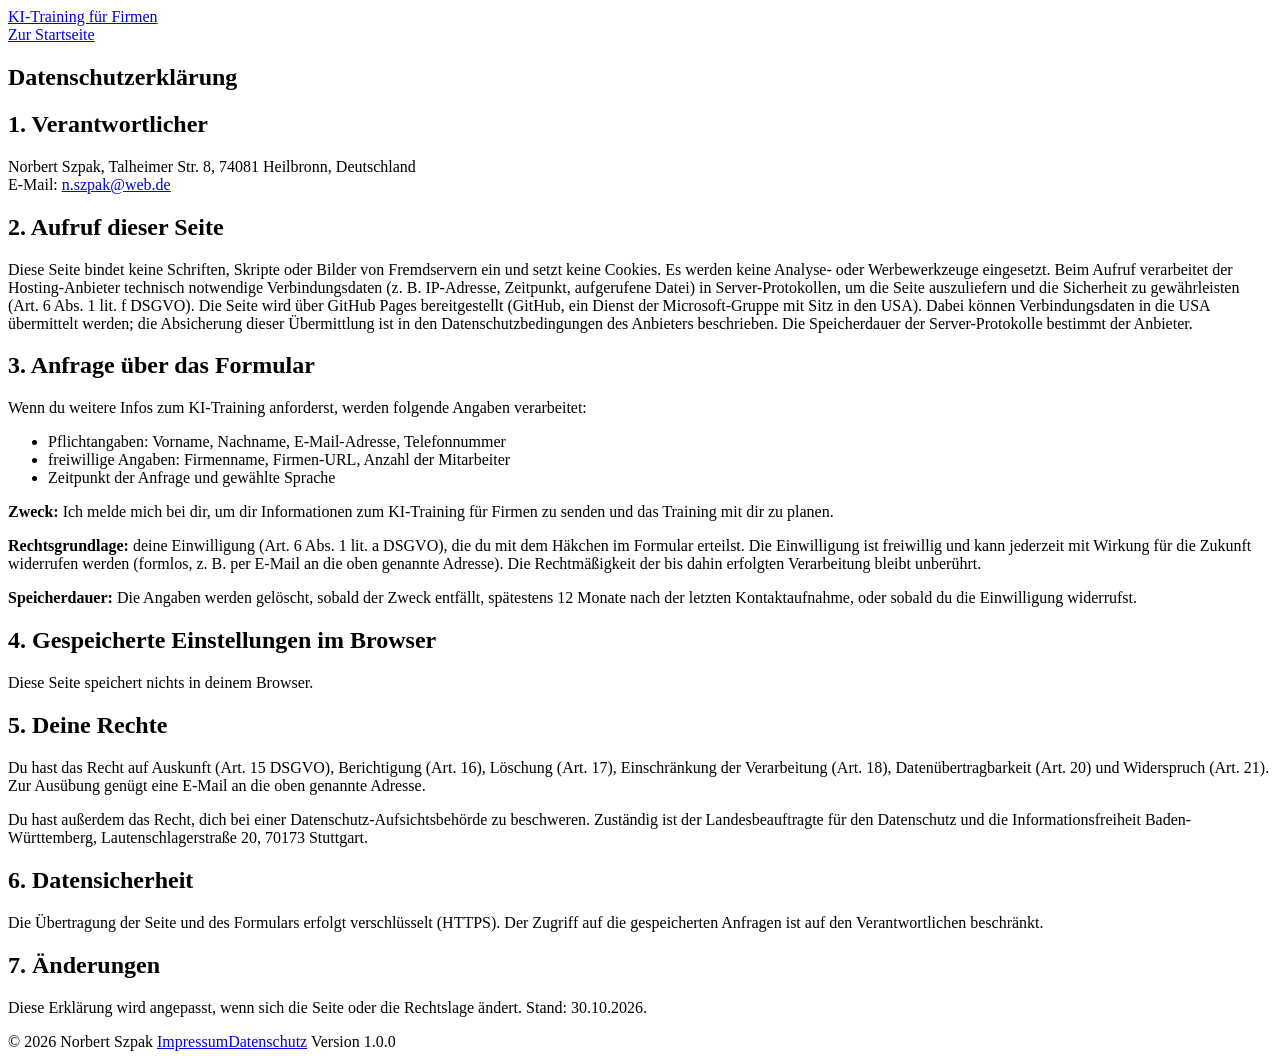
==== datenschutz.html @ 643c24dd "Add files via upload" ====
<!DOCTYPE html>
<html lang="de">
<head>
<meta charset="utf-8">
<meta name="viewport" content="width=device-width, initial-scale=1">
<meta name="app-version" content="1.0.0">
<meta name="robots" content="noindex">
<title>Datenschutzerklärung – KI-Training für Firmen</title>
<link rel="stylesheet" href="js_img_css/bootstrap.min.css">
<link rel="stylesheet" href="js_img_css/bootstrap-icons.min.css">
<link rel="stylesheet" href="js_img_css/custom.css">
</head>
<body>
<header class="kt-header">
  <div class="kt-wrap kt-bar">
    <a class="kt-brand" href="ki-training.html"><i class="bi bi-cpu" aria-hidden="true"></i><span>KI-Training für Firmen</span></a>
    <nav class="kt-nav" aria-label="Hauptnavigation"><a class="kt-nav-cta" href="ki-training.html">Zur Startseite</a></nav>
  </div>
</header>

<main class="kt-main">
<div class="kt-wrap">
  <article class="kt-card kt-recht">
    <h1>Datenschutzerklärung</h1>
    <h2>1. Verantwortlicher</h2>
    <p>Norbert Szpak, Talheimer Str. 8, 74081 Heilbronn, Deutschland<br>E-Mail: <a href="mailto:n.szpak@web.de">n.szpak@web.de</a></p>

    <h2>2. Aufruf dieser Seite</h2>
    <p>Diese Seite bindet keine Schriften, Skripte oder Bilder von Fremdservern ein und setzt keine Cookies. Es werden keine Analyse- oder Werbewerkzeuge eingesetzt. Beim Aufruf verarbeitet der Hosting-Anbieter technisch notwendige Verbindungsdaten (z. B. IP-Adresse, Zeitpunkt, aufgerufene Datei) in Server-Protokollen, um die Seite auszuliefern und die Sicherheit zu gewährleisten (Art. 6 Abs. 1 lit. f DSGVO). Die Seite wird über GitHub Pages bereitgestellt (GitHub, ein Dienst der Microsoft-Gruppe mit Sitz in den USA). Dabei können Verbindungsdaten in die USA übermittelt werden; die Absicherung dieser Übermittlung ist in den Datenschutzbedingungen des Anbieters beschrieben. Die Speicherdauer der Server-Protokolle bestimmt der Anbieter.</p>

    <h2>3. Anfrage über das Formular</h2>
    <p>Wenn du weitere Infos zum KI-Training anforderst, werden folgende Angaben verarbeitet:</p>
    <ul>
      <li>Pflichtangaben: Vorname, Nachname, E-Mail-Adresse, Telefonnummer</li>
      <li>freiwillige Angaben: Firmenname, Firmen-URL, Anzahl der Mitarbeiter</li>
      <li>Zeitpunkt der Anfrage und gewählte Sprache</li>
    </ul>
    <p><strong>Zweck:</strong> Ich melde mich bei dir, um dir Informationen zum KI-Training für Firmen zu senden und das Training mit dir zu planen.</p>
    <p><strong>Rechtsgrundlage:</strong> deine Einwilligung (Art. 6 Abs. 1 lit. a DSGVO), die du mit dem Häkchen im Formular erteilst. Die Einwilligung ist freiwillig und kann jederzeit mit Wirkung für die Zukunft widerrufen werden (formlos, z. B. per E-Mail an die oben genannte Adresse). Die Rechtmäßigkeit der bis dahin erfolgten Verarbeitung bleibt unberührt.</p>
    <p><strong>Speicherdauer:</strong> Die Angaben werden gelöscht, sobald der Zweck entfällt, spätestens 12 Monate nach der letzten Kontaktaufnahme, oder sobald du die Einwilligung widerrufst.</p>

    <h2>4. Gespeicherte Einstellungen im Browser</h2>
    <p>Diese Seite speichert nichts in deinem Browser.</p>

    <h2>5. Deine Rechte</h2>
    <p>Du hast das Recht auf Auskunft (Art. 15 DSGVO), Berichtigung (Art. 16), Löschung (Art. 17), Einschränkung der Verarbeitung (Art. 18), Datenübertragbarkeit (Art. 20) und Widerspruch (Art. 21). Zur Ausübung genügt eine E-Mail an die oben genannte Adresse.</p>
    <p>Du hast außerdem das Recht, dich bei einer Datenschutz-Aufsichtsbehörde zu beschweren. Zuständig ist der Landesbeauftragte für den Datenschutz und die Informationsfreiheit Baden-Württemberg, Lautenschlagerstraße 20, 70173 Stuttgart.</p>

    <h2>6. Datensicherheit</h2>
    <p>Die Übertragung der Seite und des Formulars erfolgt verschlüsselt (HTTPS). Der Zugriff auf die gespeicherten Anfragen ist auf den Verantwortlichen beschränkt.</p>

    <h2>7. Änderungen</h2>
    <p>Diese Erklärung wird angepasst, wenn sich die Seite oder die Rechtslage ändert. Stand: 30.10.2026.</p>
  </article>
</div>
</main>

<footer class="kt-footer">
  <div class="kt-wrap">
    <span>&copy; 2026 Norbert Szpak</span>
    <span class="kt-footer-links"><a href="impressum.html">Impressum</a><a href="datenschutz.html">Datenschutz</a></span>
    <span>Version <span data-app-version>1.0.0</span></span>
  </div>
</footer>
</body>
</html>
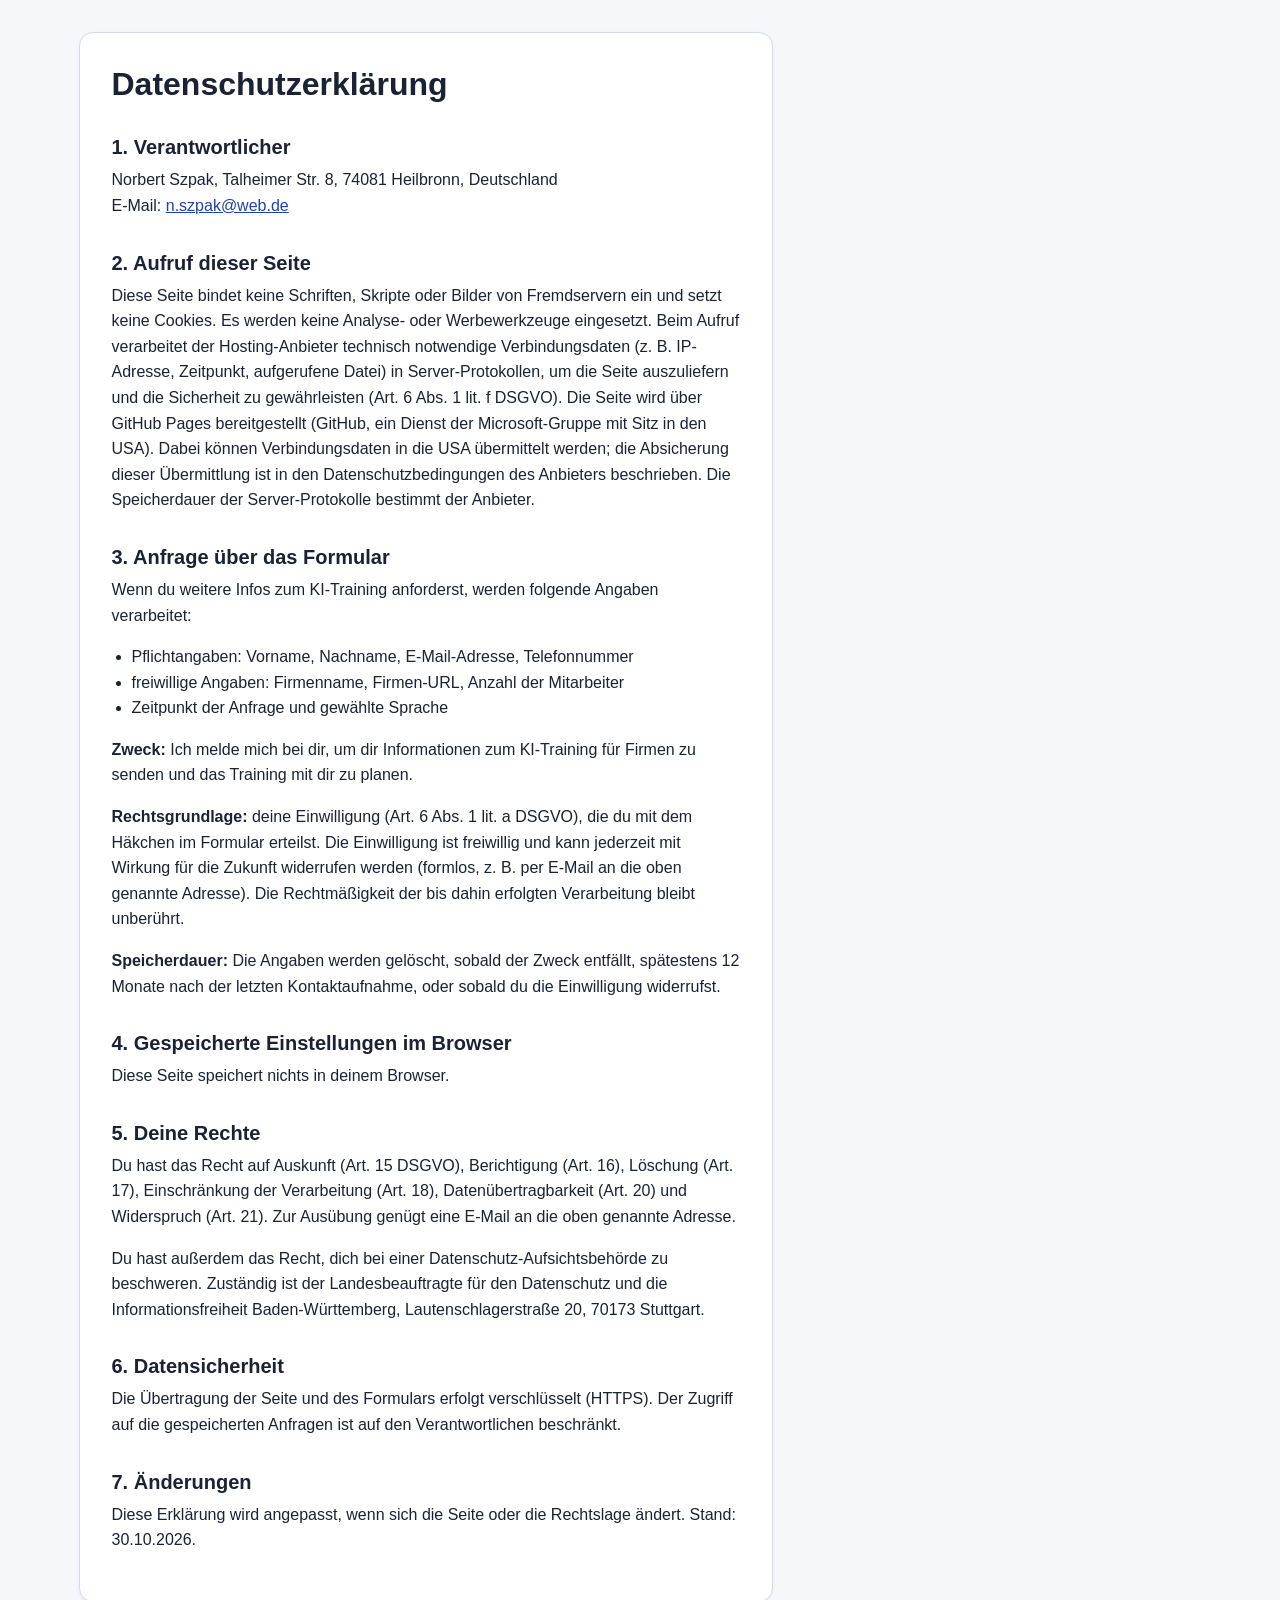
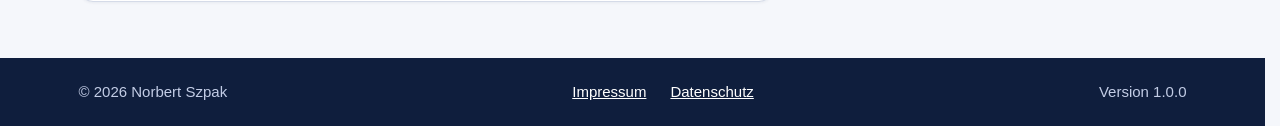
==== commit 8a430df6: "Add files via upload" ====
--- a/datenschutz.html
+++ b/datenschutz.html
@@ -11,13 +11,6 @@
 <link rel="stylesheet" href="js_img_css/custom.css">
 </head>
 <body>
-<header class="kt-header">
-  <div class="kt-wrap kt-bar">
-    <a class="kt-brand" href="ki-training.html"><i class="bi bi-cpu" aria-hidden="true"></i><span>KI-Training für Firmen</span></a>
-    <nav class="kt-nav" aria-label="Hauptnavigation"><a class="kt-nav-cta" href="ki-training.html">Zur Startseite</a></nav>
-  </div>
-</header>
-
 <main class="kt-main">
 <div class="kt-wrap">
   <article class="kt-card kt-recht">
--- a/js_img_css/custom.css
+++ b/js_img_css/custom.css
@@ -0,0 +1,154 @@
+/* KI-Training für Firmen: eigenständiges Projekt, eigene Stilschicht über Bootstrap 5.3.3 (lokal eingebunden, keine Fremdserver). */
+:root {
+  --kt-navy: #0f1e3d;
+  --kt-blau: #2557d6;
+  --kt-blau-dunkel: #1b43ad;
+  --kt-hell: #eaf0ff;
+  --kt-bg: #f5f7fb;
+  --kt-text: #1a2233;
+  --kt-grau: #4a5468;
+  --kt-linie: #d5dbe8;
+  --kt-fehler: #b3261e;
+  --kt-ok: #146c2e;
+}
+html { scroll-behavior: smooth; scrollbar-gutter: stable; scroll-padding-top: 80px; }
+@media (prefers-reduced-motion: reduce) { html { scroll-behavior: auto; } }
+body { margin: 0; background: var(--kt-bg); color: var(--kt-text); font: 400 1rem/1.6 "Noto Sans", "Segoe UI", Arial, sans-serif; display: flex; min-height: 100vh; flex-direction: column; }
+.kt-wrap { width: 100%; max-width: 1140px; margin: 0 auto; padding: 0 16px; }
+.kt-main { flex: 1 0 auto; padding: 32px 0 56px; }
+a { color: var(--kt-blau-dunkel); }
+a:focus-visible, button:focus-visible, input:focus-visible, select:focus-visible { outline: 3px solid var(--kt-blau); outline-offset: 3px; }
+.kt-skip { position: absolute; left: -10000px; top: 8px; z-index: 10; padding: 8px 16px; border-radius: 8px; background: #fff; color: var(--kt-navy); font-weight: 600; }
+.kt-skip:focus { left: 16px; }
+
+/* Kopf */
+.kt-header { position: sticky; top: 0; z-index: 100; background: var(--kt-navy); color: #fff; box-shadow: 0 2px 8px rgba(15,30,61,.25); }
+.kt-bar { display: flex; align-items: center; justify-content: space-between; gap: 16px; min-height: 64px; }
+.kt-brand { display: inline-flex; align-items: center; gap: 12px; color: #fff; font-weight: 600; font-size: 1.125rem; text-decoration: none; }
+.kt-brand .bi { font-size: 1.5rem; color: #8fb0ff; }
+.kt-nav { display: flex; align-items: center; gap: 8px; }
+.kt-nav a { display: inline-flex; align-items: center; min-height: 44px; padding: 0 16px; border-radius: 10px; color: #dbe5ff; text-decoration: none; font-weight: 500; }
+.kt-nav a:hover { background: rgba(255,255,255,.1); color: #fff; }
+.kt-nav a.kt-nav-cta { background: #fff; color: var(--kt-navy); font-weight: 600; }
+.kt-nav a.kt-nav-cta:hover { background: var(--kt-hell); }
+.kt-header a:focus-visible { outline-color: #fff; }
+
+/* Knöpfe */
+.kt-btn { display: inline-flex; align-items: center; justify-content: center; gap: 8px; min-height: 48px; padding: 0 24px; border: 2px solid transparent; border-radius: 12px; font: 600 1rem/1.2 inherit; text-decoration: none; cursor: pointer; transition: background .15s, box-shadow .15s; }
+.kt-btn-primary { background: var(--kt-blau); color: #fff; }
+.kt-btn-primary:hover { background: var(--kt-blau-dunkel); color: #fff; }
+.kt-btn-primary:disabled { background: #8d9bbd; cursor: not-allowed; }
+.kt-btn-light { background: #fff; color: var(--kt-navy); }
+.kt-btn-light:hover { background: var(--kt-hell); color: var(--kt-navy); }
+.kt-btn-ghost { background: transparent; color: var(--kt-blau-dunkel); border-color: var(--kt-linie); }
+.kt-btn-ghost:hover { background: var(--kt-hell); }
+
+/* Slogan-Block */
+.kt-hero { margin: 0 0 32px; padding: 48px 40px; border-radius: 16px; color: #fff; background: linear-gradient(135deg, #0f1e3d 0%, #1b43ad 60%, #3a6bf0 100%); box-shadow: 0 8px 24px rgba(15,30,61,.2); }
+.kt-hero-kicker { display: inline-flex; align-items: center; gap: 8px; margin: 0 0 16px; font-size: .8125rem; font-weight: 600; letter-spacing: .12em; text-transform: uppercase; color: #c3d3ff; }
+.kt-hero-slogan { margin: 0 0 16px; max-width: 30ch; font-size: clamp(1.625rem, 4.2vw, 2.5rem); font-weight: 600; line-height: 1.2; }
+.kt-hero-slogan em { font-style: normal; color: #ffe08a; }
+.kt-hero-text { margin: 0 0 28px; max-width: 62ch; font-size: 1.1875rem; line-height: 1.6; color: #eaf0ff; }
+.kt-hero .kt-btn-light:focus-visible { outline-color: #fff; }
+
+.kt-hero-grid { display: grid; grid-template-columns: minmax(0, 1fr) 320px; gap: 40px; align-items: center; }
+.kt-hero-facts { display: grid; gap: 12px; margin: 0; padding: 0; list-style: none; }
+.kt-hero-facts li { display: flex; align-items: center; gap: 16px; padding: 16px 20px; border: 1px solid rgba(255,255,255,.22); border-radius: 14px; background: rgba(255,255,255,.1); }
+.kt-hero-facts .bi { flex: none; font-size: 1.75rem; color: #ffe08a; }
+.kt-hero-facts span { display: flex; flex-direction: column; line-height: 1.35; color: #dbe5ff; }
+.kt-hero-facts strong { font-size: 1.0625rem; font-weight: 600; color: #fff; }
+@media (max-width: 991.98px) {
+  .kt-hero-grid { grid-template-columns: 1fr; gap: 28px; }
+  .kt-hero-facts { grid-template-columns: repeat(3, 1fr); }
+  .kt-hero-facts li { flex-direction: column; align-items: flex-start; gap: 8px; padding: 14px; }
+}
+@media (max-width: 575.98px) { .kt-hero-facts { grid-template-columns: 1fr; } .kt-hero-facts li { flex-direction: row; align-items: center; } }
+
+/* Karten und Listen */
+.kt-card { padding: 24px; border: 1px solid var(--kt-linie); border-radius: 14px; background: #fff; box-shadow: 0 1px 3px rgba(15,30,61,.06); }
+.kt-card-title { margin: 0 0 8px; font-size: 1.1875rem; font-weight: 600; line-height: 1.3; }
+.kt-card-text { margin: 0; color: var(--kt-grau); }
+.kt-icon { display: inline-flex; align-items: center; justify-content: center; width: 48px; height: 48px; margin: 0 0 16px; border-radius: 12px; background: var(--kt-hell); color: var(--kt-blau-dunkel); font-size: 1.5rem; }
+.kt-h2 { display: flex; align-items: center; gap: 12px; margin: 40px 0 16px; font-size: 1.5rem; font-weight: 600; }
+.kt-h2 .bi { color: var(--kt-blau); }
+.kt-list { display: grid; gap: 8px; margin: 0; padding: 0; list-style: none; }
+.kt-list li { display: flex; align-items: center; gap: 12px; min-height: 44px; padding: 8px 12px; border-radius: 12px; background: var(--kt-bg); }
+.kt-list .bi { flex: none; font-size: 1.25rem; color: var(--kt-blau-dunkel); }
+.kt-note { margin: 16px 0 0; font-size: .875rem; line-height: 1.5; color: var(--kt-grau); }
+
+/* KI-Trainer */
+.kt-trainer { display: grid; grid-template-columns: 240px 1fr; gap: 32px; align-items: center; }
+.kt-foto { position: relative; width: 240px; height: 240px; border-radius: 16px; overflow: hidden; background: var(--kt-hell); box-shadow: 0 4px 16px rgba(15,30,61,.15); }
+.kt-foto img { display: block; width: 100%; height: 100%; object-fit: cover; }
+.kt-foto > .bi { display: none; }
+.kt-foto-leer > .bi { position: absolute; inset: 0; display: flex; align-items: center; justify-content: center; font-size: 6rem; color: var(--kt-blau); }
+.kt-trainer-rolle { margin: 0 0 12px; font-size: .875rem; font-weight: 600; letter-spacing: .12em; text-transform: uppercase; color: var(--kt-blau-dunkel); }
+.kt-chips { display: flex; flex-wrap: wrap; gap: 8px; margin: 0 0 16px; padding: 0; list-style: none; }
+.kt-chips li { display: inline-flex; align-items: center; gap: 8px; min-height: 36px; padding: 4px 14px; border-radius: 999px; background: var(--kt-hell); color: var(--kt-blau-dunkel); font-size: .9375rem; font-weight: 600; line-height: 1.3; }
+.kt-trainer .kt-card-title + .kt-trainer-rolle { margin-bottom: 12px; }
+@media (max-width: 767.98px) {
+  .kt-trainer { grid-template-columns: 1fr; justify-items: start; gap: 20px; }
+  .kt-foto { width: 200px; height: 200px; }
+}
+
+/* Vertrauen */
+.kt-trust { display: flex; flex-wrap: wrap; gap: 8px 24px; margin: 24px 0 0; padding: 0; list-style: none; font-size: .9375rem; color: var(--kt-grau); }
+.kt-trust li { display: inline-flex; align-items: center; gap: 8px; }
+.kt-trust .bi { color: var(--kt-ok); }
+
+/* Formular */
+.kt-label { display: block; margin: 0 0 4px; font-size: .9375rem; font-weight: 600; }
+.kt-pflicht { color: var(--kt-fehler); }
+.kt-opt { font-weight: 400; color: #5d667a; }
+.kt-input { display: block; width: 100%; min-height: 48px; padding: 0 16px; border: 1px solid #aab3c5; border-radius: 12px; background: #fff; color: var(--kt-text); font: 400 1rem/1.5 inherit; transition: border-color .15s, box-shadow .15s; -webkit-appearance: none; appearance: none; }
+.kt-input:hover { border-color: #6f7a92; }
+.kt-input:focus { outline: none; border-color: var(--kt-blau); box-shadow: 0 0 0 4px rgba(37,87,214,.25); }
+.kt-input[aria-invalid="true"] { border-color: var(--kt-fehler); }
+select.kt-input { padding-right: 40px; background-image: url("data:image/svg+xml,%3Csvg xmlns='http://www.w3.org/2000/svg' width='16' height='16' fill='%234a5468' viewBox='0 0 16 16'%3E%3Cpath d='M1.646 4.646a.5.5 0 0 1 .708 0L8 10.293l5.646-5.647a.5.5 0 0 1 .708.708l-6 6a.5.5 0 0 1-.708 0l-6-6a.5.5 0 0 1 0-.708z'/%3E%3C/svg%3E"); background-repeat: no-repeat; background-position: right 16px center; }
+.kt-form-stack { display: grid; gap: 16px; }
+.kt-err { margin: 4px 0 0; font-size: .875rem; line-height: 1.4; color: var(--kt-fehler); font-weight: 600; }
+.kt-err:empty { display: none; }
+.kt-check { display: flex; align-items: flex-start; gap: 12px; }
+.kt-check input { flex: none; width: 24px; height: 24px; margin: 10px 0 0; accent-color: var(--kt-blau); }
+.kt-check label { padding-top: 10px; cursor: pointer; }
+.kt-honig { position: absolute; left: -10000px; width: 1px; height: 1px; overflow: hidden; }
+.kt-status { margin: 12px 0 0; min-height: 1.5em; }
+.kt-status.kt-ok { color: var(--kt-ok); font-weight: 600; }
+.kt-status.kt-fehler { color: var(--kt-fehler); font-weight: 600; }
+
+/* Erfolgsmeldung */
+.kt-erfolg { padding: 40px 32px; text-align: center; border-color: #9bd3ab; background: #f3fbf5; }
+.kt-erfolg[hidden], .kt-card[hidden] { display: none; }
+.kt-erfolg:focus { outline: none; }
+.kt-erfolg-icon { display: inline-flex; align-items: center; justify-content: center; width: 72px; height: 72px; margin: 0 0 16px; border-radius: 50%; background: var(--kt-ok); color: #fff; font-size: 2.25rem; }
+.kt-erfolg-titel { margin: 0 0 12px; font-size: 1.625rem; font-weight: 600; }
+.kt-erfolg-text { margin: 0 auto 8px; max-width: 46ch; font-size: 1.125rem; line-height: 1.6; }
+
+/* Rechtstexte */
+.kt-recht { max-width: 78ch; padding: 32px; }
+.kt-recht { overflow-wrap: break-word; hyphens: auto; }
+.kt-recht h1 { margin: 0 0 16px; font-size: clamp(1.5rem, 6vw, 2rem); font-weight: 600; }
+.kt-recht h2 { margin: 32px 0 8px; font-size: 1.25rem; font-weight: 600; }
+.kt-recht h3 { margin: 16px 0 4px; font-size: 1.0625rem; font-weight: 600; }
+.kt-recht ul { padding-left: 20px; }
+.kt-ph { padding: 0 4px; border-radius: 4px; background: #fff3c4; color: #5c4400; font-weight: 600; }
+.kt-entwurf { margin: 0 0 24px; padding: 12px 16px; border: 1px dashed #c9a400; border-radius: 12px; background: #fffbe6; font-size: .9375rem; }
+
+/* Fuß */
+.kt-footer { flex: none; background: var(--kt-navy); color: #c3cde6; }
+.kt-footer .kt-wrap { display: flex; flex-wrap: wrap; align-items: center; justify-content: space-between; gap: 8px 24px; min-height: 64px; padding-top: 12px; padding-bottom: 12px; font-size: .9375rem; }
+.kt-footer a { display: inline-flex; align-items: center; min-height: 44px; color: #fff; }
+.kt-footer-links { display: flex; gap: 24px; }
+
+.kt-brand { min-width: 0; }
+.kt-brand span { overflow: hidden; text-overflow: ellipsis; white-space: nowrap; }
+.kt-nav a { white-space: nowrap; }
+
+@media (max-width: 575.98px) {
+  .kt-brand { font-size: 1rem; }
+  .kt-nav a.kt-nav-cta { padding: 0 12px; }
+  .kt-hero { padding: 28px 20px; }
+  .kt-hero .kt-btn { width: 100%; }
+  .kt-nav a:not(.kt-nav-cta) { display: none; }
+  .kt-recht { padding: 20px; }
+}
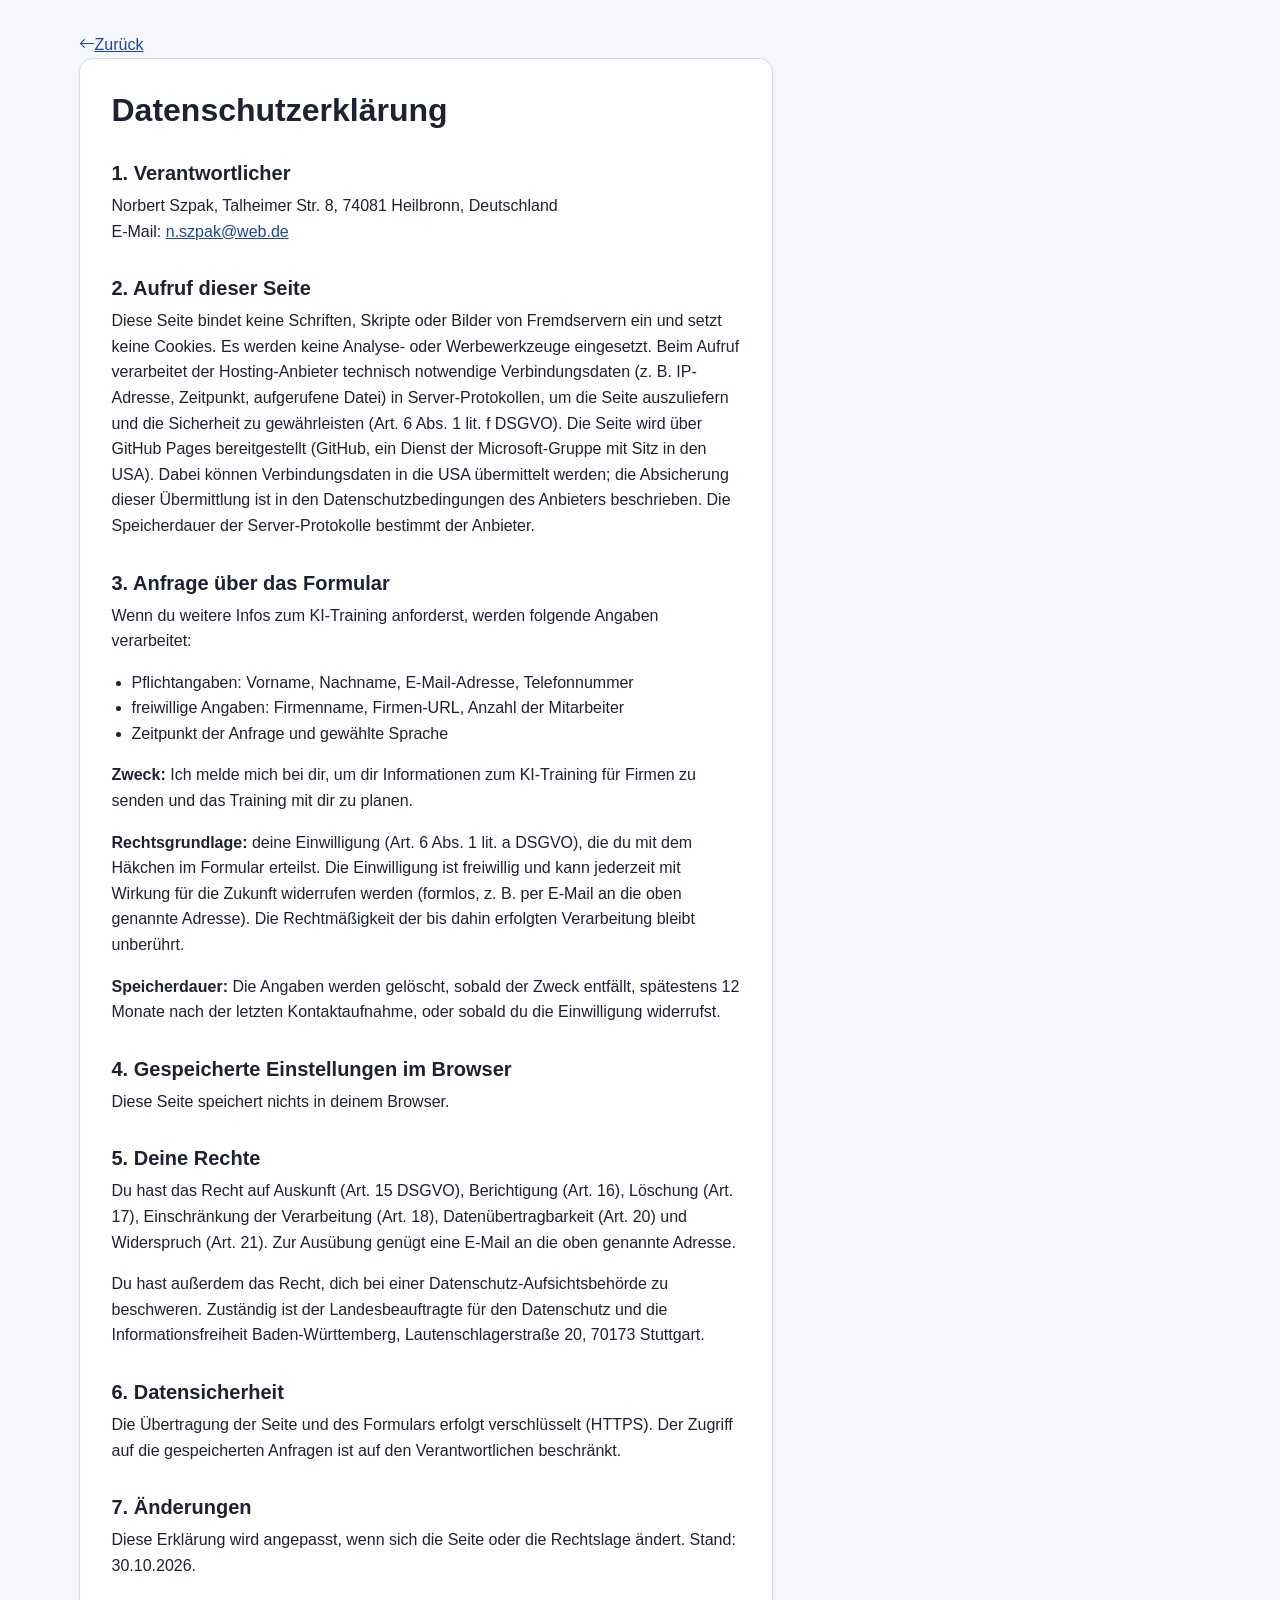
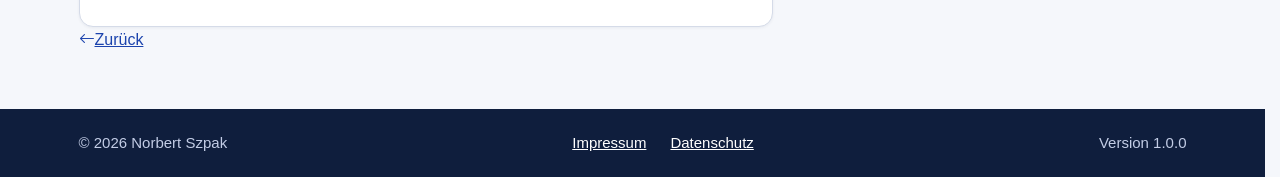
==== commit 821b9de9: "Add files via upload" ====
--- a/datenschutz.html
+++ b/datenschutz.html
@@ -13,6 +13,7 @@
 <body>
 <main class="kt-main">
 <div class="kt-wrap">
+  <a class="kt-zurueck" href="ki-training.html"><i class="bi bi-arrow-left" aria-hidden="true"></i>Zurück</a>
   <article class="kt-card kt-recht">
     <h1>Datenschutzerklärung</h1>
     <h2>1. Verantwortlicher</h2>
@@ -45,6 +46,7 @@
     <h2>7. Änderungen</h2>
     <p>Diese Erklärung wird angepasst, wenn sich die Seite oder die Rechtslage ändert. Stand: 30.10.2026.</p>
   </article>
+  <a class="kt-zurueck kt-zurueck-unten" href="ki-training.html"><i class="bi bi-arrow-left" aria-hidden="true"></i>Zurück</a>
 </div>
 </main>
 
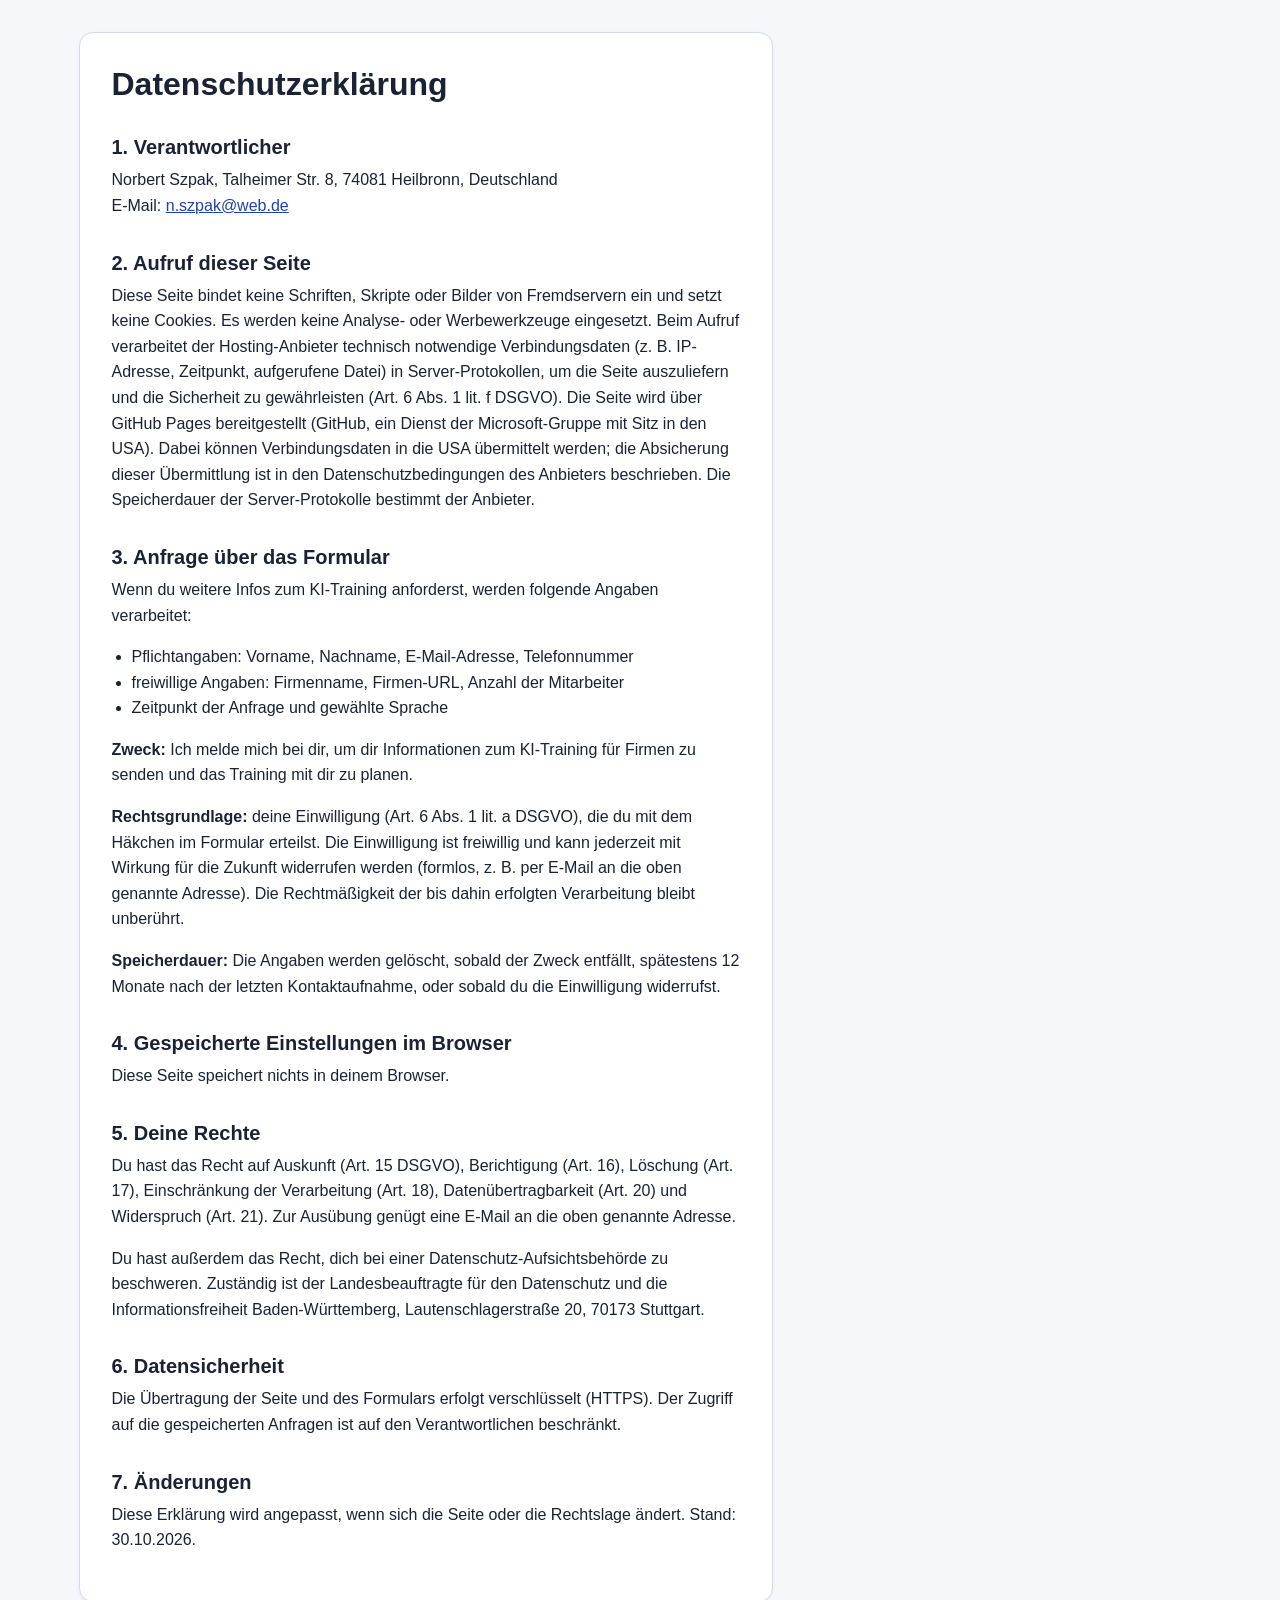
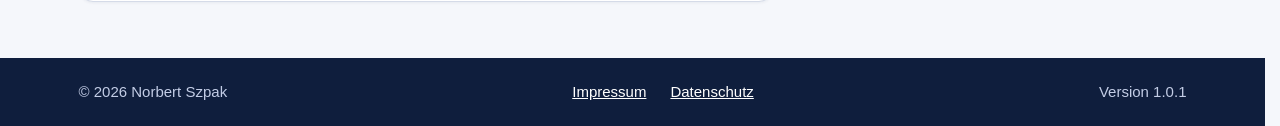
==== commit 3f3835d8: "Add files via upload" ====
--- a/datenschutz.html
+++ b/datenschutz.html
@@ -3,7 +3,7 @@
 <head>
 <meta charset="utf-8">
 <meta name="viewport" content="width=device-width, initial-scale=1">
-<meta name="app-version" content="1.0.0">
+<meta name="app-version" content="1.0.1">
 <meta name="robots" content="noindex">
 <title>Datenschutzerklärung – KI-Training für Firmen</title>
 <link rel="stylesheet" href="js_img_css/bootstrap.min.css">
@@ -13,7 +13,6 @@
 <body>
 <main class="kt-main">
 <div class="kt-wrap">
-  <a class="kt-zurueck" href="ki-training.html"><i class="bi bi-arrow-left" aria-hidden="true"></i>Zurück</a>
   <article class="kt-card kt-recht">
     <h1>Datenschutzerklärung</h1>
     <h2>1. Verantwortlicher</h2>
@@ -46,7 +45,6 @@
     <h2>7. Änderungen</h2>
     <p>Diese Erklärung wird angepasst, wenn sich die Seite oder die Rechtslage ändert. Stand: 30.10.2026.</p>
   </article>
-  <a class="kt-zurueck kt-zurueck-unten" href="ki-training.html"><i class="bi bi-arrow-left" aria-hidden="true"></i>Zurück</a>
 </div>
 </main>
 
@@ -54,7 +52,7 @@
   <div class="kt-wrap">
     <span>&copy; 2026 Norbert Szpak</span>
     <span class="kt-footer-links"><a href="impressum.html">Impressum</a><a href="datenschutz.html">Datenschutz</a></span>
-    <span>Version <span data-app-version>1.0.0</span></span>
+    <span>Version <span data-app-version>1.0.1</span></span>
   </div>
 </footer>
 </body>
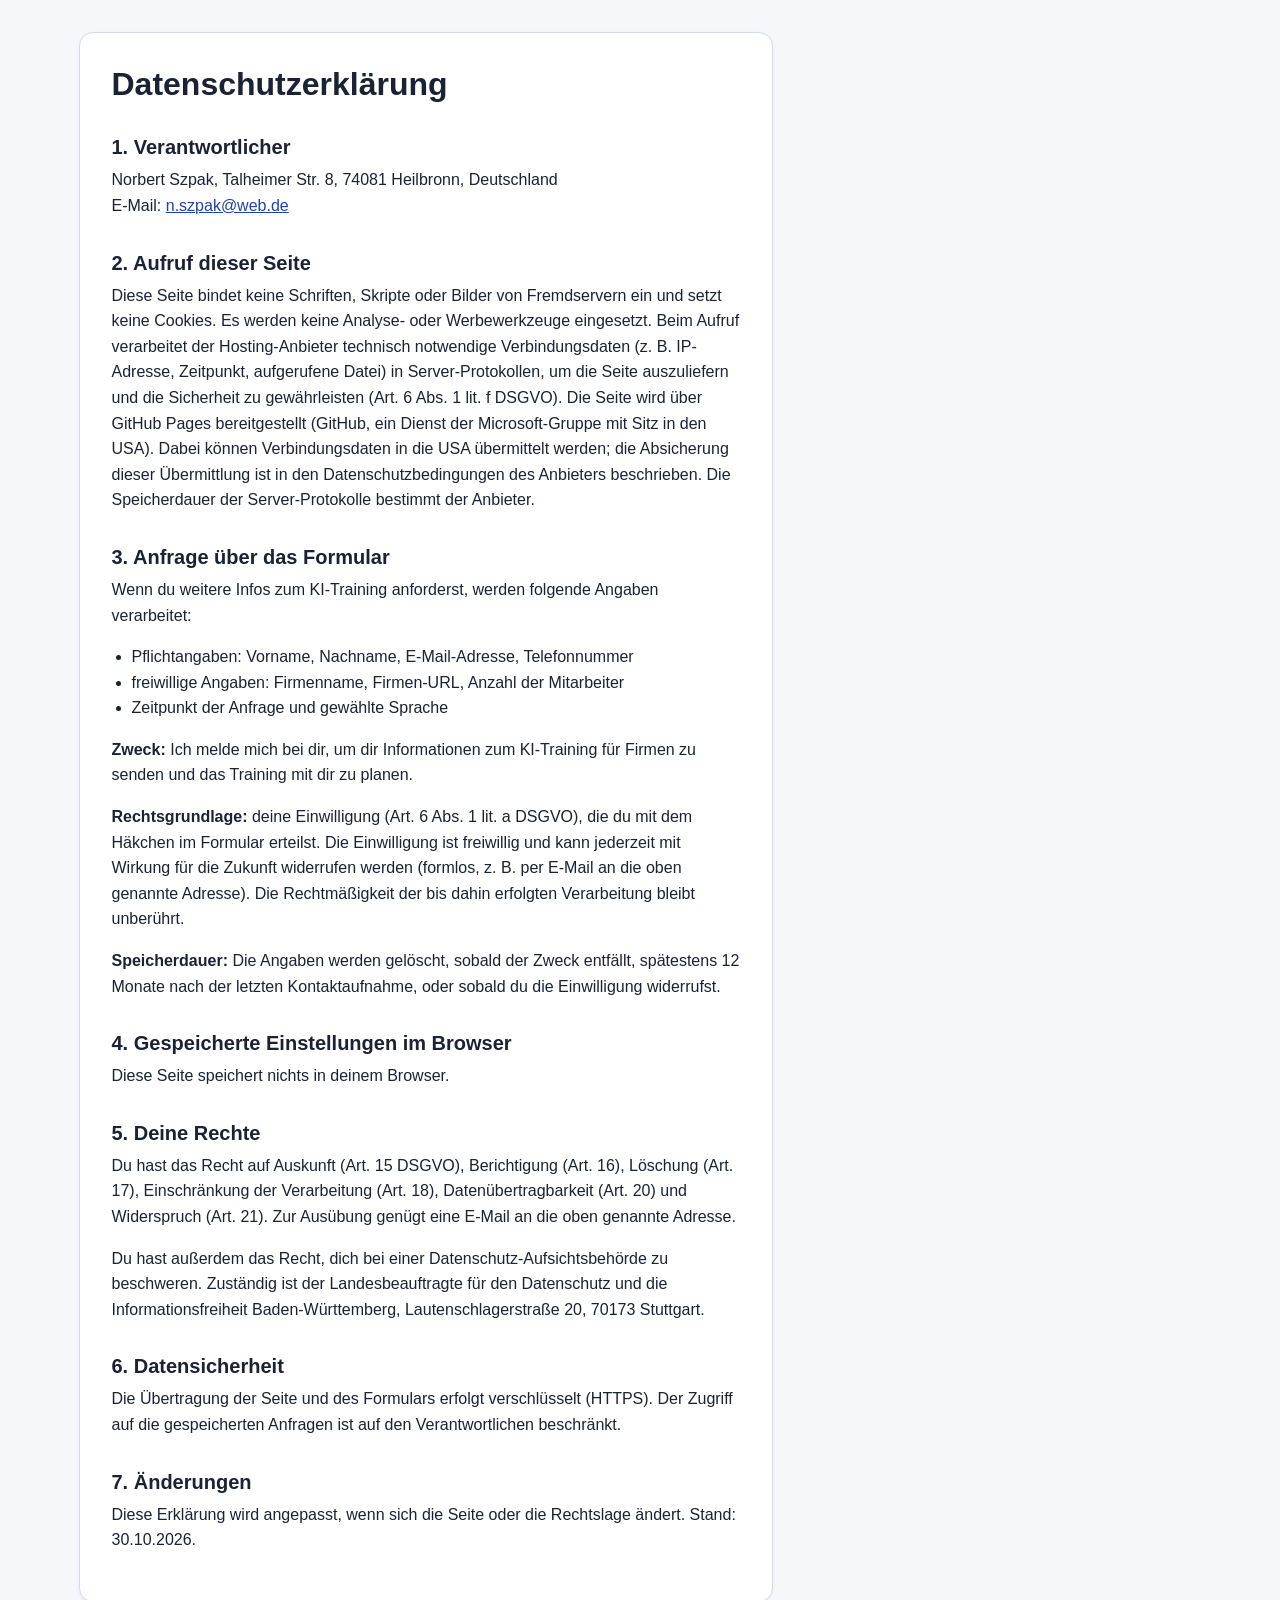
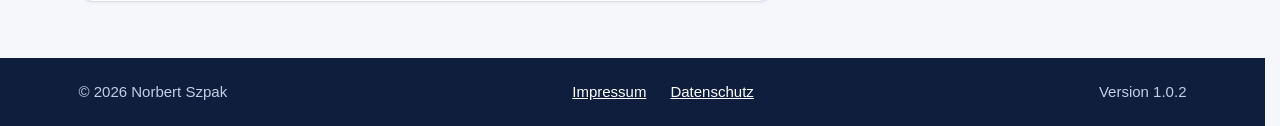
==== commit 841bd136: "Add files via upload" ====
--- a/datenschutz.html
+++ b/datenschutz.html
@@ -3,12 +3,12 @@
 <head>
 <meta charset="utf-8">
 <meta name="viewport" content="width=device-width, initial-scale=1">
-<meta name="app-version" content="1.0.1">
+<meta name="app-version" content="1.0.2">
 <meta name="robots" content="noindex">
 <title>Datenschutzerklärung – KI-Training für Firmen</title>
-<link rel="stylesheet" href="js_img_css/bootstrap.min.css">
-<link rel="stylesheet" href="js_img_css/bootstrap-icons.min.css">
-<link rel="stylesheet" href="js_img_css/custom.css">
+<link rel="stylesheet" href="js_img_css/bootstrap.min.css?v=1.0.2">
+<link rel="stylesheet" href="js_img_css/bootstrap-icons.min.css?v=1.0.2">
+<link rel="stylesheet" href="js_img_css/custom.css?v=1.0.2">
 </head>
 <body>
 <main class="kt-main">
@@ -52,7 +52,7 @@
   <div class="kt-wrap">
     <span>&copy; 2026 Norbert Szpak</span>
     <span class="kt-footer-links"><a href="impressum.html">Impressum</a><a href="datenschutz.html">Datenschutz</a></span>
-    <span>Version <span data-app-version>1.0.1</span></span>
+    <span>Version <span data-app-version>1.0.2</span></span>
   </div>
 </footer>
 </body>
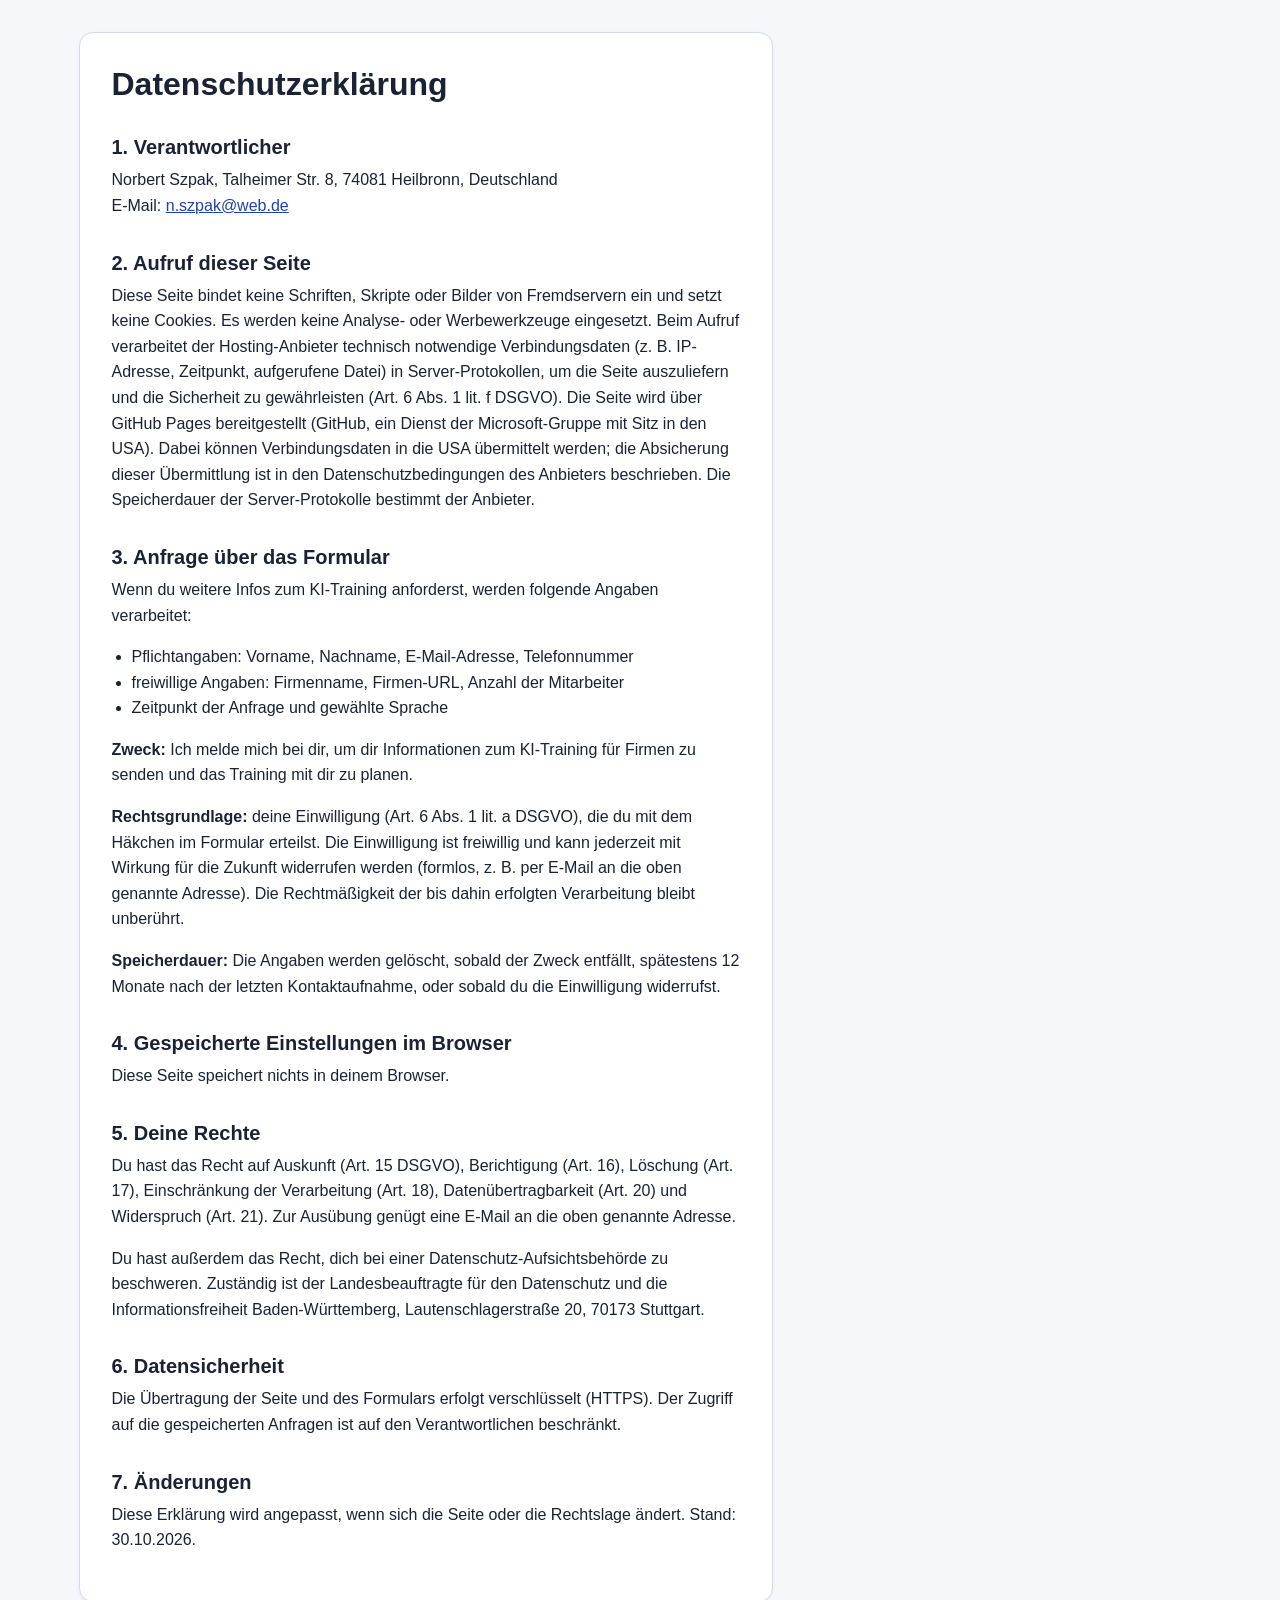
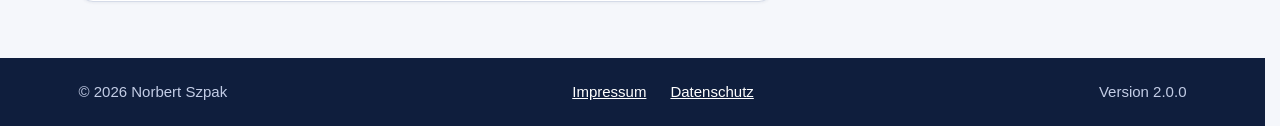
==== commit 2596f7ab: "Add files via upload" ====
--- a/datenschutz.html
+++ b/datenschutz.html
@@ -3,12 +3,12 @@
 <head>
 <meta charset="utf-8">
 <meta name="viewport" content="width=device-width, initial-scale=1">
-<meta name="app-version" content="1.0.2">
+<meta name="app-version" content="2.0.0">
 <meta name="robots" content="noindex">
 <title>Datenschutzerklärung – KI-Training für Firmen</title>
-<link rel="stylesheet" href="js_img_css/bootstrap.min.css?v=1.0.2">
-<link rel="stylesheet" href="js_img_css/bootstrap-icons.min.css?v=1.0.2">
-<link rel="stylesheet" href="js_img_css/custom.css?v=1.0.2">
+<link rel="stylesheet" href="js_img_css/bootstrap.min.css?v=2.0.0">
+<link rel="stylesheet" href="js_img_css/bootstrap-icons.min.css?v=2.0.0">
+<link rel="stylesheet" href="js_img_css/custom.css?v=2.0.0">
 </head>
 <body>
 <main class="kt-main">
@@ -52,7 +52,7 @@
   <div class="kt-wrap">
     <span>&copy; 2026 Norbert Szpak</span>
     <span class="kt-footer-links"><a href="impressum.html">Impressum</a><a href="datenschutz.html">Datenschutz</a></span>
-    <span>Version <span data-app-version>1.0.2</span></span>
+    <span>Version <span data-app-version>2.0.0</span></span>
   </div>
 </footer>
 </body>
